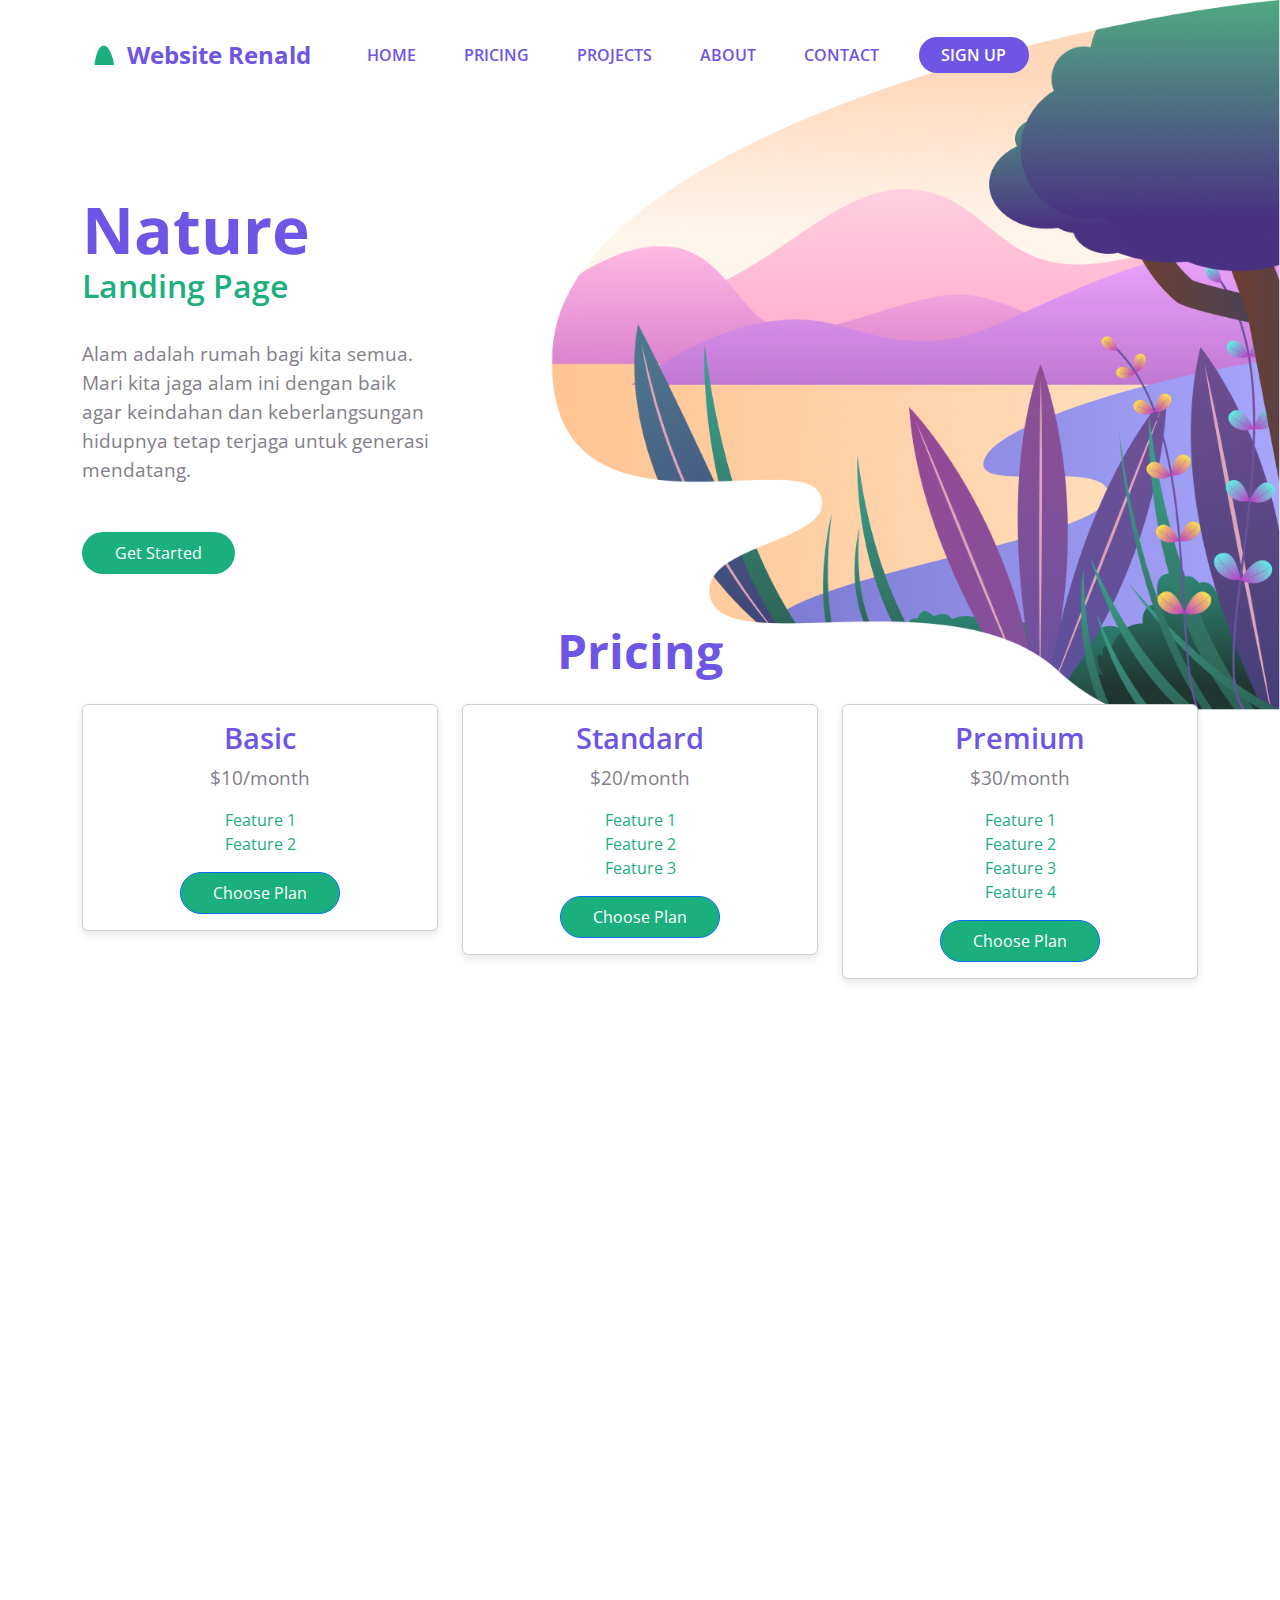
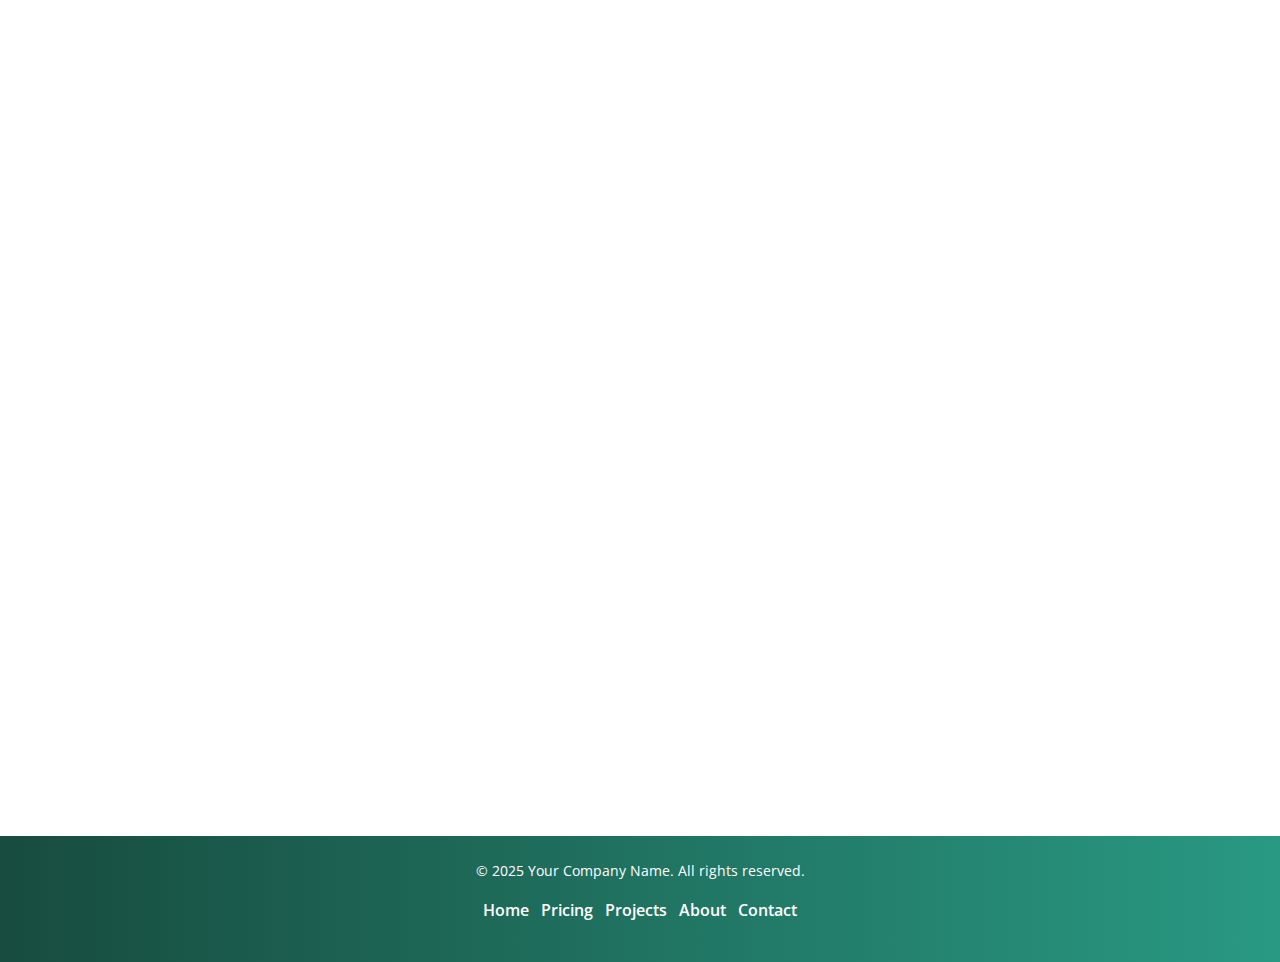
==== index.html @ 357ecb34 "first commit" ====
<!DOCTYPE html>
<html lang="en">
  <head>
    <meta charset="utf-8" />
    <meta name="viewport" content="width=device-width, initial-scale=1" />
    <title>Website Renald</title>
    <link
      href="https://cdn.jsdelivr.net/npm/bootstrap@5.3.3/dist/css/bootstrap.min.css"
      rel="stylesheet"
      integrity="sha384-QWTKZyjpPEjISv5WaRU9OFeRpok6YctnYmDr5pNlyT2bRjXh0JMhjY6hW+ALEwIH"
      crossorigin="anonymous"
    />

    <!-- My CSS -->
    <link rel="stylesheet" href="css/main.css" />
  </head>
  <body>
    <div class="container my-4">
      <nav class="navbar navbar-expand-lg custom-nav bg-transparent">
        <div class="container-fluid">
          <a class="navbar-brand" href="#">
            <img src="./img/logo.png" alt="logo" />
            <span>Website Renald</span>
          </a>
          <button
            class="navbar-toggler"
            type="button"
            data-bs-toggle="collapse"
            data-bs-target="#navbarNav"
            aria-controls="navbarNav"
            aria-expanded="false"
            aria-label="Toggle navigation"
          >
            <span class="navbar-toggler-icon"></span>
          </button>
          <div class="collapse navbar-collapse" id="navbarNav">
            <ul class="navbar-nav">
              <li class="nav-item">
                <a class="nav-link active" aria-current="page" href="#">Home</a>
              </li>
              <li class="nav-item">
                <a class="nav-link" href="#pricing">Pricing</a>
              </li>
              <li class="nav-item">
                <a class="nav-link" href="#projects">Projects</a>
              </li>
              <li class="nav-item">
                <a class="nav-link" href="#about">About</a>
              </li>
              <li class="nav-item">
                <a class="nav-link" href="#contact">Contact</a>
              </li>
              <li class="nav-item">
                <a class="nav-link sign-up-button" href="#">Sign Up</a>
              </li>
            </ul>
          </div>
        </div>
      </nav>
    </div>

    <!-- Home Section -->
    <div class="container section-animate">
      <div class="row custom-section">
        <div class="col-12 col-lg-4">
          <h2>Nature</h2>
          <h3>Landing Page</h3>
          <p>
            Alam adalah rumah bagi kita semua. Mari kita jaga alam ini dengan
            baik agar keindahan dan keberlangsungan hidupnya tetap terjaga untuk
            generasi mendatang.
          </p>
          <a href="#">Get Started</a>
        </div>
      </div>
    </div>

    <!-- Pricing Section -->
    <div id="pricing" class="container my-5 section-animate">
      <h2 class="text-center mb-4">Pricing</h2>
      <div class="row">
        <div class="col-md-4">
          <div class="card">
            <div class="card-body text-center">
              <h3>Basic</h3>
              <p>$10/month</p>
              <ul>
                <li>Feature 1</li>
                <li>Feature 2</li>
              </ul>
              <a href="#" class="btn btn-primary">Choose Plan</a>
            </div>
          </div>
        </div>
        <div class="col-md-4">
          <div class="card">
            <div class="card-body text-center">
              <h3>Standard</h3>
              <p>$20/month</p>
              <ul>
                <li>Feature 1</li>
                <li>Feature 2</li>
                <li>Feature 3</li>
              </ul>
              <a href="#" class="btn btn-primary">Choose Plan</a>
            </div>
          </div>
        </div>
        <div class="col-md-4">
          <div class="card">
            <div class="card-body text-center">
              <h3>Premium</h3>
              <p>$30/month</p>
              <ul>
                <li>Feature 1</li>
                <li>Feature 2</li>
                <li>Feature 3</li>
                <li>Feature 4</li>
              </ul>
              <a href="#" class="btn btn-primary">Choose Plan</a>
            </div>
          </div>
        </div>
      </div>
    </div>

    <!-- Projects Section -->
    <div id="projects" class="container my-5 section-animate">
      <h2 class="text-center mb-4">Projects</h2>
      <div class="row">
        <div class="col-md-4">
          <div class="card">
            <img
              src="https://picsum.photos/200/300"
              class="card-img-top"
              alt="Project 1"
            />
            <div class="card-body">
              <h5 class="card-title">Project 1</h5>
              <p class="card-text">Description of project 1.</p>
              <a href="#" class="btn btn-primary">View More</a>
            </div>
          </div>
        </div>
        <div class="col-md-4">
          <div class="card">
            <img
              src="https://picsum.photos/200/300"
              class="card-img-top"
              alt="Project 2"
            />
            <div class="card-body">
              <h5 class="card-title">Project 2</h5>
              <p class="card-text">Description of project 2.</p>
              <a href="#" class="btn btn-primary">View More</a>
            </div>
          </div>
        </div>
        <div class="col-md-4">
          <div class="card">
            <img
              src="https://picsum.photos/200/300"
              class="card-img-top"
              alt="Project 3"
            />
            <div class="card-body">
              <h5 class="card-title">Project 3</h5>
              <p class="card-text">Description of project 3.</p>
              <a href="#" class="btn btn-primary">View More</a>
            </div>
          </div>
        </div>
      </div>
    </div>

    <!-- About Section -->
    <div id="about" class="container my-5 section-animate">
      <h2 class="text-center mb-4">About Us</h2>
      <p>
        Welcome to Website Renald! We are a team of passionate developers and
        designers dedicated to creating innovative and impactful web solutions.
        Our mission is to provide high-quality services that meet your unique
        needs and exceed your expectations.
      </p>
      <p>
        Whether you need a stunning landing page, a robust e-commerce platform,
        or a custom web application, we have the expertise to deliver. Contact
        us today to learn more about how we can help bring your vision to life.
      </p>
    </div>

    <!-- Contact Section -->
    <div id="contact" class="container my-5 section-animate">
      <h2 class="text-center mb-4">Contact Us</h2>
      <form class="contact-form">
        <div class="mb-3">
          <label for="name" class="form-label">Name</label>
          <input
            type="text"
            class="form-control"
            id="name"
            placeholder="Enter your name"
            required
          />
        </div>
        <div class="mb-3">
          <label for="email" class="form-label">Email</label>
          <input
            type="email"
            class="form-control"
            id="email"
            placeholder="Enter your email"
            required
          />
        </div>
        <div class="mb-3">
          <label for="message" class="form-label">Message</label>
          <textarea
            class="form-control"
            id="message"
            rows="4"
            placeholder="Write your message"
            required
          ></textarea>
        </div>
        <button type="submit" class="btn btn-primary">Send Message</button>
      </form>
    </div>

    <!-- Footer Section -->
    <footer class="footer">
      <div class="container text-center py-4">
        <p class="mb-2">&copy; 2025 Your Company Name. All rights reserved.</p>
        <ul class="footer-links list-inline">
          <li class="list-inline-item">
            <a href="#" class="footer-link">Home</a>
          </li>
          <li class="list-inline-item">
            <a href="#pricing" class="footer-link">Pricing</a>
          </li>
          <li class="list-inline-item">
            <a href="#projects" class="footer-link">Projects</a>
          </li>
          <li class="list-inline-item">
            <a href="#about" class="footer-link">About</a>
          </li>
          <li class="list-inline-item">
            <a href="#contact" class="footer-link">Contact</a>
          </li>
        </ul>
      </div>
    </footer>

    <script>
      document.addEventListener("DOMContentLoaded", () => {
        console.log("Script berjalan!");

        // Pilih semua elemen dengan kelas section-animate
        const sections = document.querySelectorAll(".section-animate");

        const handleScroll = () => {
          sections.forEach((section) => {
            const rect = section.getBoundingClientRect();

            // Jika bagian berada di viewport, tambahkan kelas 'visible'
            if (rect.top < window.innerHeight && rect.bottom >= 0) {
              section.classList.add("visible");
            } else {
              section.classList.remove("visible");
            }
          });
        };

        // Jalankan fungsi scroll
        window.addEventListener("scroll", handleScroll);
        handleScroll(); // Cek pada saat halaman dimuat
      });
    </script>
    <script
      src="https://cdn.jsdelivr.net/npm/bootstrap@5.3.3/dist/js/bootstrap.bundle.min.js"
      integrity="sha384-YvpcrYf0tY3lHB60NNkmXc5s9fDVZLESaAA55NDzOxhy9GkcIdslK1eN7N6jIeHz"
      crossorigin="anonymous"
    ></script>
  </body>
</html>
---- css/main.css ----
@import url("https://fonts.googleapis.com/css2?family=Inter:ital,opsz,wght@0,14..32,100..900;1,14..32,100..900&family=Noto+Sans+Hatran&family=Open+Sans:ital,wght@0,300..800;1,300..800&family=Poppins&display=swap");
body {
  font-family: "Open Sans", serif;
}
body::before {
  content: "";
  background-image: url(../img/bg.png);
  background-position: top right;
  background-repeat: no-repeat;
  background-size: 60vmax;
  opacity: 0.9;
  position: absolute;
  top: 0;
  right: 0;
  bottom: 0;
  left: 0;
  z-index: -1;
}
@media screen and (max-width: 992px) {
  body::before {
    opacity: 0.4;
  }
}

.custom-nav .navbar-brand img {
  width: 20px;
  height: 20px;
  margin-top: -7px;
}
.custom-nav .navbar-brand span {
  color: #6E55E5;
  font-weight: 700;
  font-size: 1.5rem;
  margin-left: 0.5rem;
}
.custom-nav #navbarNav .navbar-nav {
  align-items: center;
}
.custom-nav #navbarNav .navbar-nav .nav-item .nav-link {
  color: #6E55E5;
  font-weight: 600;
  text-transform: uppercase;
  margin-left: 2em;
  transition: all 0.3s;
}
.custom-nav #navbarNav .navbar-nav .nav-item .nav-link:hover {
  color: #2a158c;
}
.custom-nav #navbarNav .navbar-nav .nav-item .sign-up-button {
  background-color: #6E55E5;
  color: #FFFFFF;
  border-radius: 2em;
  border: 0;
  padding: 0.4em 1.4em;
}
@media screen and (max-width: 992px) {
  .custom-nav {
    margin-top: -1em;
  }
}

.custom-section {
  margin-top: 7em;
}
.custom-section h2 {
  font-weight: 700;
  font-size: 4rem;
  color: #6E55E5;
  white-space: nowrap;
  line-height: 1;
}
.custom-section h3 {
  font-weight: 600;
  font-size: 2rem;
  color: #1CAF7E;
  line-height: 1;
}
.custom-section p {
  color: #827E8C;
  font-size: 1.2rem;
  margin-top: 2em;
}
.custom-section a {
  margin-top: 2em;
  display: inline-block;
  color: #FFFFFF;
  background-color: #1CAF7E;
  border-radius: 2em;
  padding: 0.5em 2em;
  text-decoration: none;
  border: 1px solid transparent;
  transition: 0.5s ease;
}
.custom-section a:hover {
  color: #1CAF7E;
  border: 1px solid #6E55E5;
  background-color: transparent;
}
@media screen and (max-width: 992px) {
  .custom-section {
    margin-top: 3em;
    text-align: center;
  }
  .custom-section h2, .custom-section h3, .custom-section p {
    text-shadow: 1px 1px 2px rgba(130, 126, 140, 0.3);
  }
  .custom-section h3 {
    color: #23db9e;
  }
}

#pricing h2 {
  font-weight: 700;
  font-size: 3rem;
  color: #6E55E5;
}
#pricing .card {
  box-shadow: 0 4px 8px rgba(0, 0, 0, 0.1);
  transition: transform 0.3s;
  margin-bottom: 1.5em;
}
#pricing .card:hover {
  transform: scale(1.05);
}
#pricing .card .card-body h3 {
  font-size: 1.8rem;
  font-weight: 600;
  color: #6E55E5;
}
#pricing .card .card-body p {
  font-size: 1.2rem;
  color: #827E8C;
}
#pricing .card .card-body ul {
  list-style: none;
  padding: 0;
}
#pricing .card .card-body ul li {
  font-size: 1rem;
  color: #1CAF7E;
}
#pricing .card .card-body .btn {
  display: inline-block;
  color: #FFFFFF;
  background-color: #1CAF7E;
  border-radius: 2em;
  padding: 0.5em 2em;
  text-decoration: none;
}

#projects h2 {
  font-weight: 700;
  font-size: 3rem;
  color: #6E55E5;
}
#projects .card {
  box-shadow: 0 4px 8px rgba(0, 0, 0, 0.1);
  transition: transform 0.3s, box-shadow 0.3s;
  margin-bottom: 1.5em;
}
#projects .card:hover {
  transform: scale(1.05);
  box-shadow: 0 6px 12px rgba(0, 0, 0, 0.2);
}
#projects .card .card-img-top {
  height: 200px;
  -o-object-fit: cover;
     object-fit: cover;
  transition: filter 0.3s;
}
#projects .card .card-img-top:hover {
  filter: brightness(0.8);
}
#projects .card .card-body h5 {
  font-size: 1.5rem;
  font-weight: 600;
  color: #6E55E5;
}
#projects .card .card-body p {
  font-size: 1rem;
  color: #827E8C;
}
#projects .card .card-body .btn {
  display: inline-block;
  color: #FFFFFF;
  background-color: #1CAF7E;
  border-radius: 2em;
  padding: 0.5em 2em;
  text-decoration: none;
  transition: background-color 0.3s, color 0.3s;
}
#projects .card .card-body .btn:hover {
  background-color: #1CAF7E;
  color: #FFFFFF;
}

#about h2 {
  font-weight: 700;
  font-size: 3rem;
  color: #6E55E5;
}
#about p {
  font-size: 1.2rem;
  color: #827E8C;
  line-height: 1.8;
}

#contact h2 {
  font-weight: 700;
  font-size: 3rem;
  color: #6E55E5;
}
#contact .contact-form {
  max-width: 600px;
  margin: 0 auto;
}
#contact .contact-form .form-label {
  font-size: 1.2rem;
  font-weight: 600;
  color: #1CAF7E;
}
#contact .contact-form .form-control {
  border-radius: 0.5rem;
  border: 1px solid #b6b4bc;
  padding: 0.8rem;
  font-size: 1rem;
  transition: border-color 0.3s;
}
#contact .contact-form .form-control:focus {
  border-color: #6E55E5;
  box-shadow: 0 0 5px #dfdaf9;
}
#contact .contact-form .btn {
  display: inline-block;
  color: #FFFFFF;
  background-color: #1CAF7E;
  border-radius: 2em;
  padding: 0.5em 2em;
  text-decoration: none;
  font-size: 1rem;
  padding: 0.6rem 1.6rem;
  transition: background-color 0.3s, box-shadow 0.3s;
}
#contact .contact-form .btn:hover {
  color: #1CAF7E;
  border: 1px solid #6E55E5;
  background-color: transparent;
}

.footer {
  background: linear-gradient(to right, #174C3F, #299983);
  color: #FFFFFF;
  font-size: 1rem;
}
.footer .container {
  max-width: 960px;
  margin: 0 auto;
}
.footer .container p {
  font-size: 0.9rem;
  color: white;
}
.footer .container .footer-links {
  margin-top: 1em;
}
.footer .container .footer-links .footer-link {
  color: white;
  font-weight: 600;
  text-decoration: none;
  transition: color 0.3s;
}
.footer .container .footer-links .footer-link:hover {
  color: #DB9CB4;
}

/* CSS untuk animasi */
.section-animate {
  opacity: 0;
  transform: translateY(50px); /* Elemen akan mulai sedikit lebih rendah */
  transition: opacity 0.6s ease-out, transform 0.6s ease-out;
}

.section-animate.visible {
  opacity: 1;
  transform: translateY(0); /* Elemen bergerak ke posisi semula */
}/*# sourceMappingURL=main.css.map */
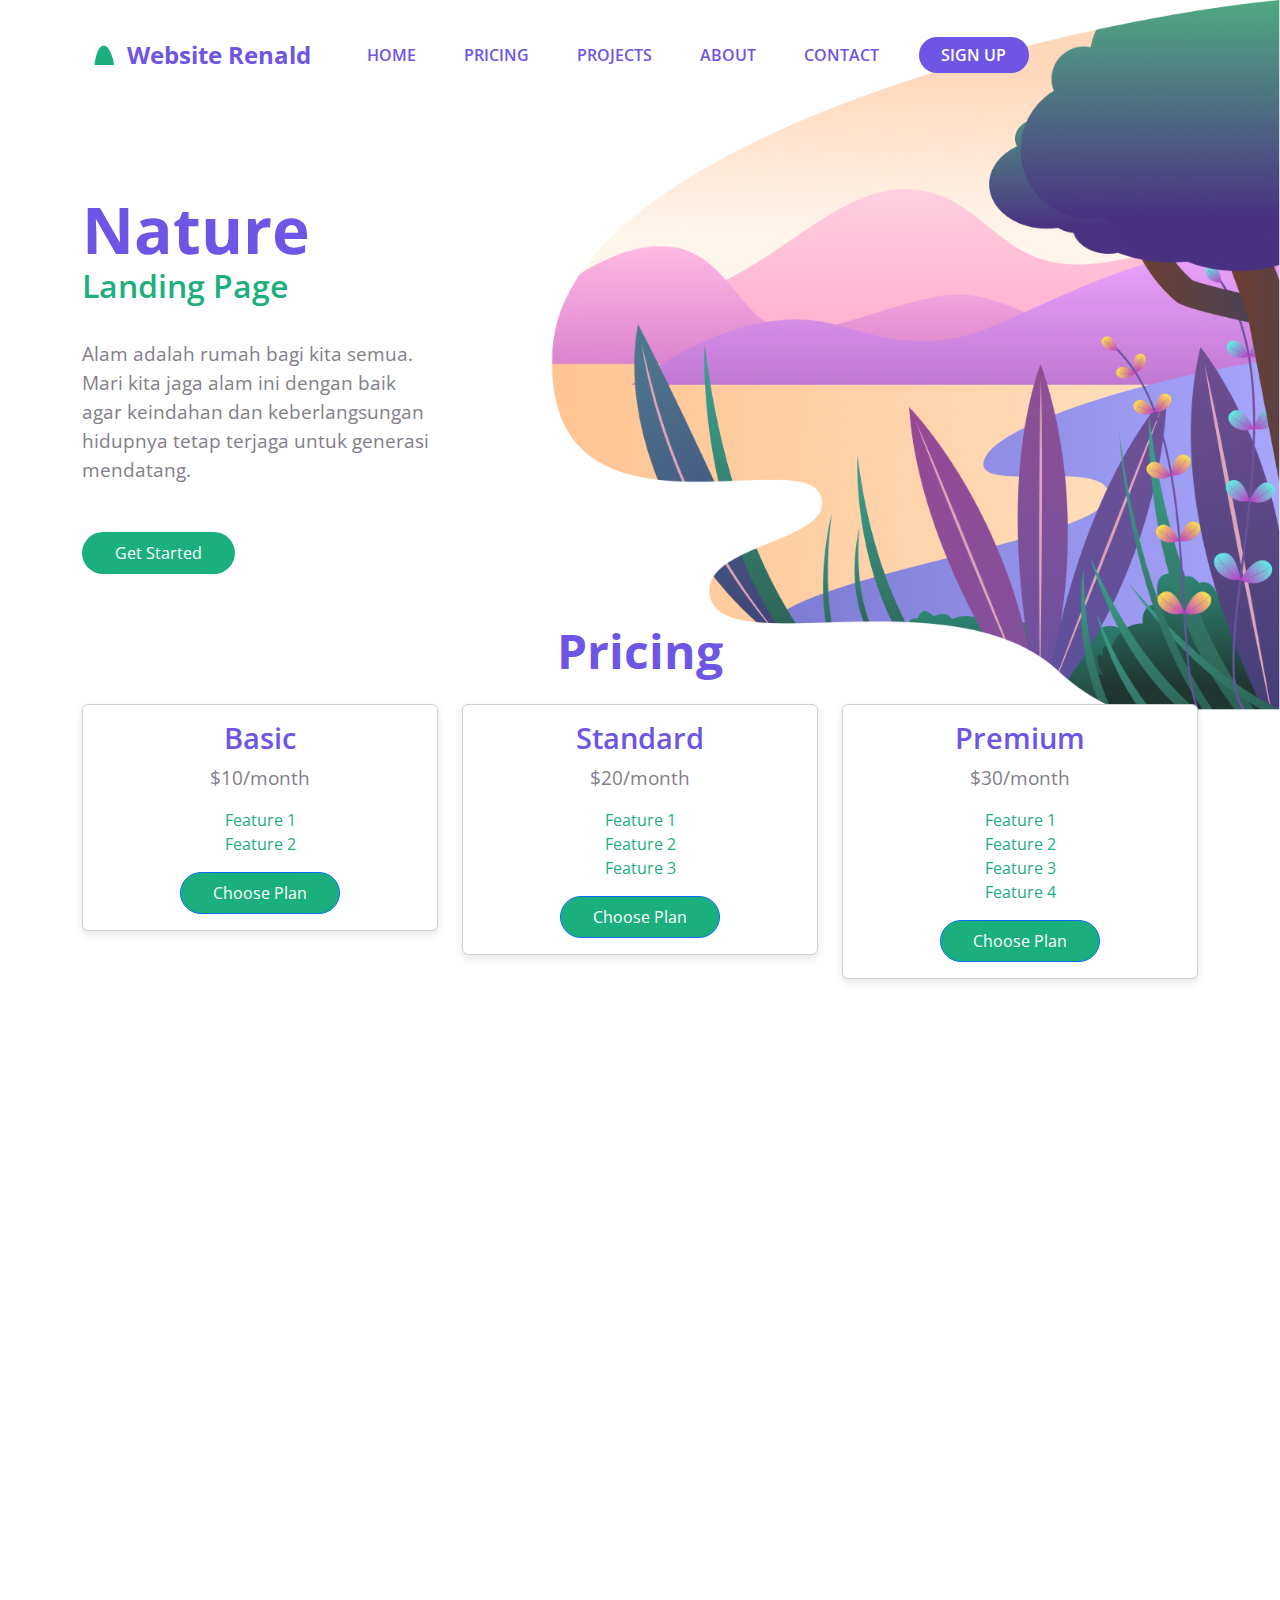
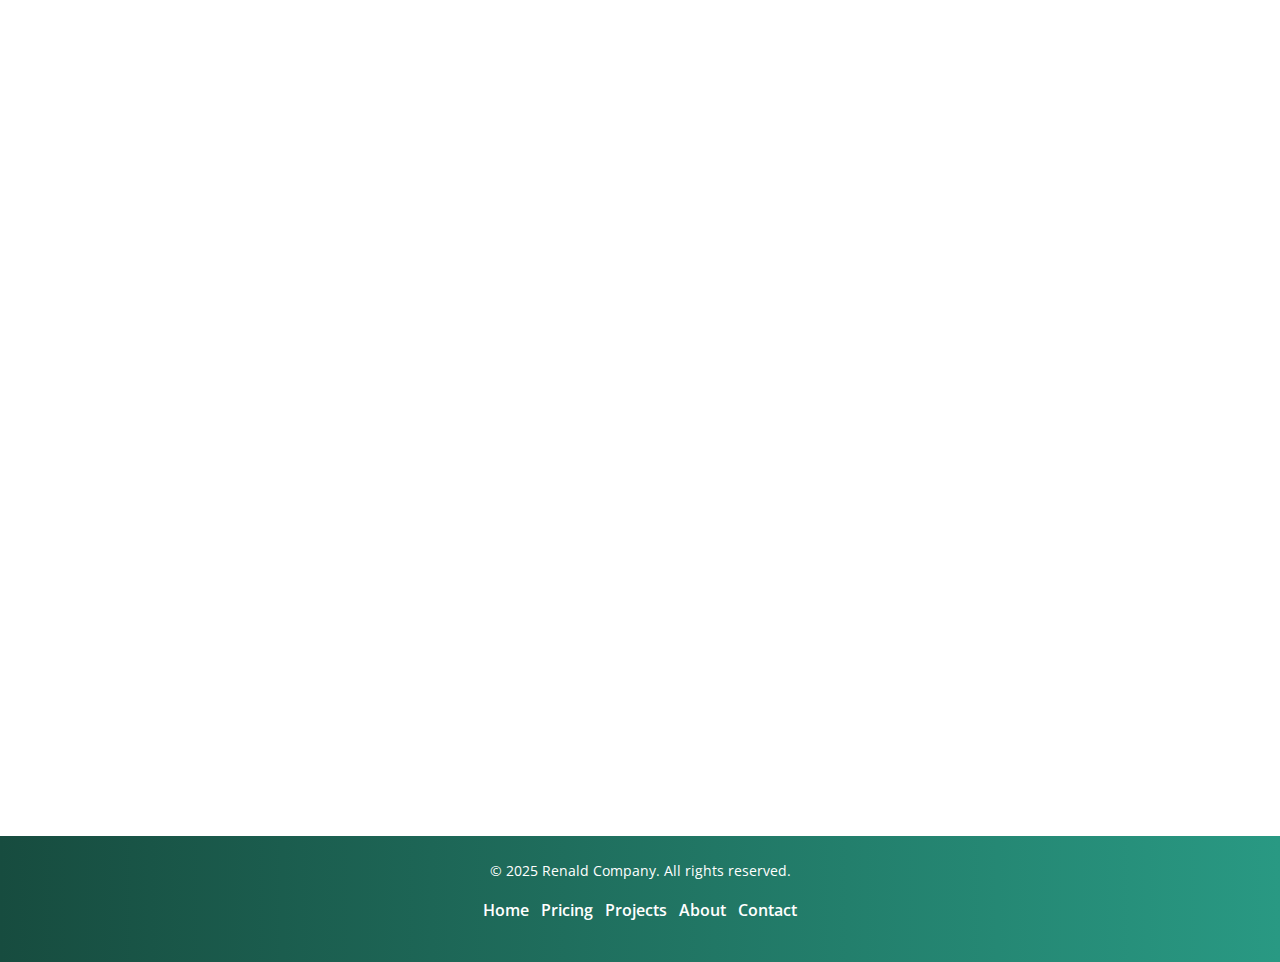
==== commit 88ce0552: "update dibagian footer" ====
--- a/index.html
+++ b/index.html
@@ -230,7 +230,7 @@
     <!-- Footer Section -->
     <footer class="footer">
       <div class="container text-center py-4">
-        <p class="mb-2">&copy; 2025 Your Company Name. All rights reserved.</p>
+        <p class="mb-2">&copy; 2025 Renald Company. All rights reserved.</p>
         <ul class="footer-links list-inline">
           <li class="list-inline-item">
             <a href="#" class="footer-link">Home</a>
